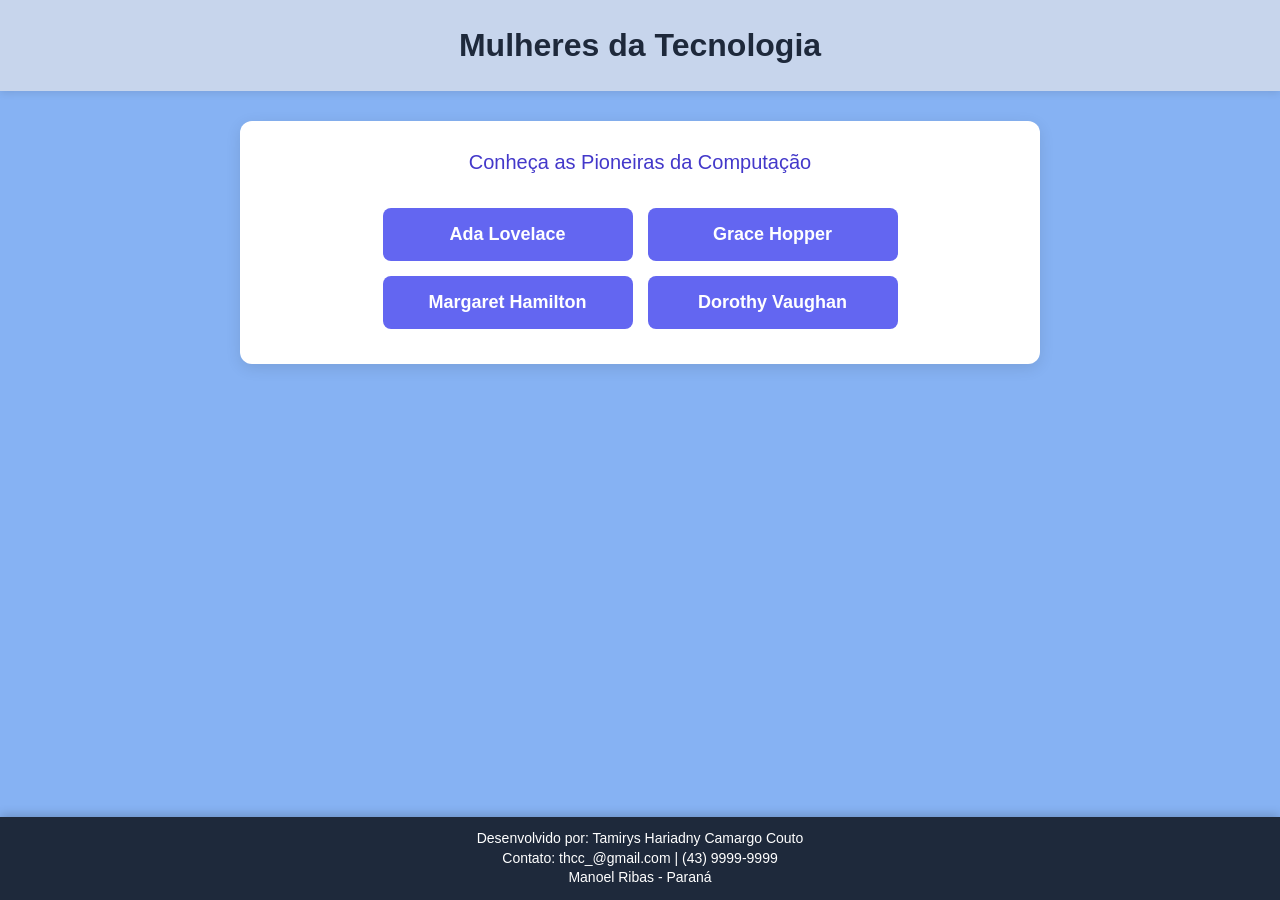
==== index.html @ fccec1f8 "11" ====
<!DOCTYPE html>
<html lang="pt-br">

<head>
    <meta charset="UTF-8">
    <meta name="viewport" content="width=device-width, initial-scale=1.0">
    <title>Mulheres da Tecnologia - Página Inicial</title>
    <link rel="stylesheet" href="reset.css">
    <link rel="stylesheet" href="style.css"> 
</head>

<body>

    <header class="cabecalho">
        <h1 id="titulo"> Mulheres da Tecnologia </h1>
    </header>

    <main style="text-align: center;">
        <h2 style="font-size: 20px; color: #4338ca; margin-bottom: 20px;">Conheça as Pioneiras da Computação</h2>
        <nav class="menu">
            <ul>
                <li> <a href="ada.html"> Ada Lovelace </a></li>
                <li> <a href="grace.html"> Grace Hopper </a> </li>
                <li> <a href="margareth.html"> Margaret Hamilton </a> </li>
                <li> <a href="dorothy.html"> Dorothy Vaughan </a></li>
            </ul>
        </nav>
    </main>

    <footer>
        <p>
            <b>Desenvolvido por:</b> <i> Tamirys Hariadny Camargo Couto </i> <br>
            <b>Contato:</b> <i>thcc_@gmail.com | (43) 9999-9999 </i> <br>
            <i> Manoel Ribas - Paraná </i> 
        </p>
    </footer>
</body>

</html>
---- style.css ----
/* ==========================================
   RESET E ESTILOS GERAIS DE BASE
   ========================================== */

* {
    box-sizing: border-box;
    margin: 0;
    padding: 0;
}

body { 
    background-color: #86b2f3;
    font-family: Arial, sans-serif;
    font-size: 16px;
    color: #0e0b27;
    line-height: 1.6;
    padding-bottom: 110px; /* Garante que o rodapé fixo não cubra o conteúdo */
}

/* ==========================================
   CABEÇALHO
   ========================================== */

.cabecalho {
    background-color: #c7d5ec;
    color: #ffffff;
    padding: 20px 15px;
    font-size: 22px;
    text-align: center;
    display: flex;
    justify-content: center;
    align-items: center;
    box-shadow: 0 2px 8px rgba(0, 0, 0, 0.1);
}

#titulo {
    color: #1e293b;
    font-size: 32px;
    text-align: center;
    font-weight: bold;
    word-break: break-word;
}

/* ==========================================
   CONTEÚDO PRINCIPAL (CARTÃO CENTRAL)
   ========================================== */

main {
    max-width: 800px;
    width: 90%;
    margin: 30px auto;
    padding: 25px;
    background: #ffffff;
    border-radius: 12px;
    box-shadow: 0 4px 15px rgba(0, 0, 0, 0.1);
}

p {
    margin: 15px 0;
    text-align: justify;
    line-height: 1.8;
}

/* Imagem Central Responsiva */
.imgcentro {
    display: block;
    margin: 20px auto;
    width: 100%;
    max-width: 300px;
    height: auto;
    aspect-ratio: 6/7;
    object-fit: cover; 
    border-radius: 8px;
    box-shadow: 0 4px 10px rgba(0, 0, 0, 0.2);
    transition: transform 0.3s ease;
}

.imgcentro:hover {
    transform: scale(1.02);
}

/* ==========================================
   MENU DE NAVEGAÇÃO E BOTÕES
   ========================================== */

.menu {
    text-align: center;
    margin: 30px auto 10px auto;
    width: 100%;
}

.menu ul {
    padding: 0;
    display: flex;
    flex-wrap: wrap;
    justify-content: center;
    gap: 15px;
    list-style: none;
}

.menu li {
    display: block;
    width: 100%;
    max-width: 250px;
}

.menu li a {
    display: block;
    font-size: 18px;
    color: #ffffff;
    background-color: #6366f1;
    padding: 12px 20px;
    border-radius: 8px;
    text-decoration: none;
    font-weight: bold;
    text-align: center;
    transition: background-color 0.3s, transform 0.2s;
}

.menu li a:hover {
    background-color: #4338ca;
    transform: translateY(-2px);
}

.btn-container {
    text-align: center;
    margin-top: 20px;
}

button, .btn-voltar {
    display: inline-block;
    font-size: 16px;
    color: #ffffff;
    background-color: #6366f1;
    border: none;
    padding: 12px 30px;
    border-radius: 6px;
    cursor: pointer;
    text-decoration: none;
    transition: background-color 0.3s, transform 0.2s;
}

button:hover, .btn-voltar:hover {
    background-color: #4338ca;
    transform: translateY(-2px);
}

/* ==========================================
   RODAPÉ CENTRALIZADO
   ========================================== */

footer {
    position: fixed;
    bottom: 0;
    left: 0;
    background-color: #1e293b;
    color: #ffffff;
    font-size: 14px;
    width: 100%;
    padding: 12px 15px;
    text-align: center;
    box-shadow: 0 -2px 10px rgba(0, 0, 0, 0.2);
    z-index: 1000;
}

footer p {
    margin: 0;
    text-align: center;
    line-height: 1.4;
}

/* ==========================================
   RESPONSIVIDADE (CELULARES E TABLETS PEQUENOS)
   ========================================== */

@media screen and (max-width: 600px) {
    #titulo {
        font-size: 24px;
    }

    main {
        width: 95%;
        padding: 15px;
        margin: 15px auto;
    }

    p {
        font-size: 15px;
        text-align: left;
        margin: 12px 0;
    }

    .menu ul {
        flex-direction: column;
        align-items: center;
    }

    .menu li {
        max-width: 100%;
    }

    footer {
        font-size: 12px;
        padding: 8px 10px;
    }

    body {
        padding-bottom: 120px;
    }
}
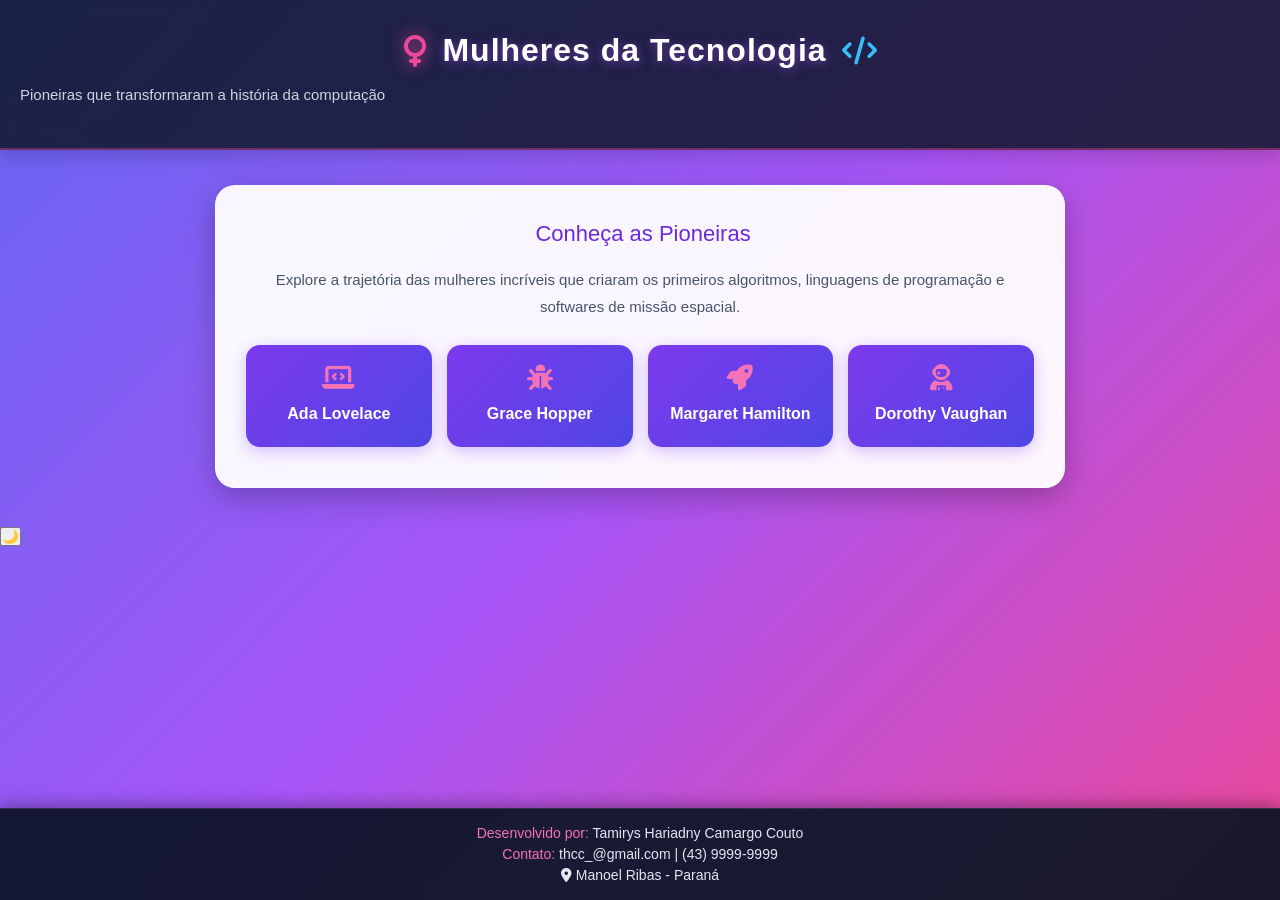
==== commit 5c88f0c8: "11" ====
--- a/index.html
+++ b/index.html
@@ -4,36 +4,67 @@
 <head>
     <meta charset="UTF-8">
     <meta name="viewport" content="width=device-width, initial-scale=1.0">
-    <title>Mulheres da Tecnologia - Página Inicial</title>
+    <title>Mulheres da Tecnologia</title>
     <link rel="stylesheet" href="reset.css">
     <link rel="stylesheet" href="style.css"> 
+    <link rel="stylesheet" href="https://cdnjs.cloudflare.com/ajax/libs/font-awesome/6.4.0/css/all.min.css">
+    <script src="script.js" defer></script>
 </head>
 
 <body>
 
     <header class="cabecalho">
-        <h1 id="titulo"> Mulheres da Tecnologia </h1>
+        <div class="logo-area">
+            <i class="fa-solid fa-venus icon-feminismo"></i>
+            <h1 id="titulo">Mulheres da Tecnologia</h1>
+            <i class="fa-solid fa-code icon-tech"></i>
+        </div>
+        <p class="subtitulo-header">Pioneiras que transformaram a história da computação</p>
     </header>
 
-    <main style="text-align: center;">
-        <h2 style="font-size: 20px; color: #4338ca; margin-bottom: 20px;">Conheça as Pioneiras da Computação</h2>
+    <main class="card-principal">
+        <div class="banner-intro">
+            <h2><i class="fa-solid fa-sparkles"></i> Conheça as Pioneiras</h2>
+            <p class="intro-texto">Explore a trajetória das mulheres incríveis que criaram os primeiros algoritmos, linguagens de programação e softwares de missão espacial.</p>
+        </div>
+
         <nav class="menu">
             <ul>
-                <li> <a href="ada.html"> Ada Lovelace </a></li>
-                <li> <a href="grace.html"> Grace Hopper </a> </li>
-                <li> <a href="margareth.html"> Margaret Hamilton </a> </li>
-                <li> <a href="dorothy.html"> Dorothy Vaughan </a></li>
+                <li>
+                    <a href="ada.html">
+                        <i class="fa-solid fa-laptop-code"></i>
+                        <span>Ada Lovelace</span>
+                    </a>
+                </li>
+                <li>
+                    <a href="grace.html">
+                        <i class="fa-solid fa-bug"></i>
+                        <span>Grace Hopper</span>
+                    </a>
+                </li>
+                <li>
+                    <a href="margareth.html">
+                        <i class="fa-solid fa-rocket"></i>
+                        <span>Margaret Hamilton</span>
+                    </a>
+                </li>
+                <li>
+                    <a href="dorothy.html">
+                        <i class="fa-solid fa-user-astronaut"></i>
+                        <span>Dorothy Vaughan</span>
+                    </a>
+                </li>
             </ul>
         </nav>
     </main>
 
     <footer>
         <p>
-            <b>Desenvolvido por:</b> <i> Tamirys Hariadny Camargo Couto </i> <br>
-            <b>Contato:</b> <i>thcc_@gmail.com | (43) 9999-9999 </i> <br>
-            <i> Manoel Ribas - Paraná </i> 
+            <b>Desenvolvido por:</b> <i>Tamirys Hariadny Camargo Couto</i> <br>
+            <b>Contato:</b> <i>thcc_@gmail.com | (43) 9999-9999</i> <br>
+            <i class="fa-solid fa-location-dot"></i> <i>Manoel Ribas - Paraná</i> 
         </p>
     </footer>
+
 </body>
-
 </html>
--- a/style.css
+++ b/style.css
@@ -1,6 +1,15 @@
 /* ==========================================
-   RESET E ESTILOS GERAIS DE BASE
-   ========================================== */
+   VARIAVEIS DE CORES E BASE
+   ========================================== */
+:root {
+    --primary: #8b5cf6;
+    --primary-hover: #7c3aed;
+    --secondary: #ec4899;
+    --bg-gradient: linear-gradient(135deg, #6366f1 0%, #a855f7 50%, #ec4899 100%);
+    --card-bg: rgba(255, 255, 255, 0.95);
+    --text-color: #1e1b4b;
+    --footer-bg: #0f172a;
+}
 
 * {
     box-sizing: border-box;
@@ -9,202 +18,255 @@
 }
 
 body { 
-    background-color: #86b2f3;
-    font-family: Arial, sans-serif;
+    background: var(--bg-gradient);
+    background-attachment: fixed;
+    font-family: 'Segoe UI', Tahoma, Geneva, Verdana, sans-serif;
     font-size: 16px;
-    color: #0e0b27;
+    color: var(--text-color);
     line-height: 1.6;
-    padding-bottom: 110px; /* Garante que o rodapé fixo não cubra o conteúdo */
-}
-
-/* ==========================================
-   CABEÇALHO
+    min-height: 100vh;
+    padding-bottom: 120px;
+}
+
+/* ==========================================
+   CABEÇALHO COM SÍMBOLOS
    ========================================== */
 
 .cabecalho {
-    background-color: #c7d5ec;
-    color: #ffffff;
-    padding: 20px 15px;
+    background: rgba(15, 23, 42, 0.85);
+    backdrop-filter: blur(10px);
+    color: #ffffff;
+    padding: 25px 20px;
+    text-align: center;
+    border-bottom: 2px solid rgba(236, 72, 153, 0.4);
+    box-shadow: 0 4px 20px rgba(0, 0, 0, 0.2);
+}
+
+.logo-area {
+    display: flex;
+    align-items: center;
+    justify-content: center;
+    gap: 15px;
+}
+
+.icon-feminismo {
+    font-size: 32px;
+    color: #ec4899;
+    filter: drop-shadow(0 0 8px rgba(236, 72, 153, 0.8));
+}
+
+.icon-tech {
+    font-size: 28px;
+    color: #38bdf8;
+}
+
+#titulo {
+    color: #ffffff;
+    font-size: 32px;
+    font-weight: 800;
+    letter-spacing: 1px;
+    text-shadow: 0 2px 10px rgba(168, 85, 247, 0.5);
+}
+
+.subtitulo-header {
+    color: #cbd5e1;
+    font-size: 15px;
+    margin-top: 5px;
+    font-weight: 300;
+}
+
+/* ==========================================
+   CARTÃO PRINCIPAL E CONTEÚDO
+   ========================================== */
+
+main {
+    max-width: 850px;
+    width: 90%;
+    margin: 35px auto;
+    padding: 30px;
+    background: var(--card-bg);
+    border-radius: 20px;
+    box-shadow: 0 10px 30px rgba(0, 0, 0, 0.25);
+    border: 1px solid rgba(255, 255, 255, 0.3);
+}
+
+.banner-intro {
+    text-align: center;
+    margin-bottom: 25px;
+}
+
+.banner-intro h2 {
+    color: #6d28d9;
     font-size: 22px;
-    text-align: center;
-    display: flex;
-    justify-content: center;
-    align-items: center;
-    box-shadow: 0 2px 8px rgba(0, 0, 0, 0.1);
-}
-
-#titulo {
-    color: #1e293b;
-    font-size: 32px;
-    text-align: center;
-    font-weight: bold;
-    word-break: break-word;
-}
-
-/* ==========================================
-   CONTEÚDO PRINCIPAL (CARTÃO CENTRAL)
-   ========================================== */
-
-main {
-    max-width: 800px;
-    width: 90%;
-    margin: 30px auto;
-    padding: 25px;
-    background: #ffffff;
-    border-radius: 12px;
-    box-shadow: 0 4px 15px rgba(0, 0, 0, 0.1);
+    margin-bottom: 8px;
+}
+
+.intro-texto {
+    font-size: 15px;
+    color: #475569;
+    text-align: center !important;
 }
 
 p {
     margin: 15px 0;
     text-align: justify;
     line-height: 1.8;
-}
-
-/* Imagem Central Responsiva */
+    color: #334155;
+}
+
+/* Imagens das Cientistas */
 .imgcentro {
     display: block;
-    margin: 20px auto;
+    margin: 25px auto;
     width: 100%;
-    max-width: 300px;
-    height: auto;
-    aspect-ratio: 6/7;
+    max-width: 280px;
+    height: 330px;
     object-fit: cover; 
-    border-radius: 8px;
-    box-shadow: 0 4px 10px rgba(0, 0, 0, 0.2);
-    transition: transform 0.3s ease;
+    border-radius: 16px;
+    border: 4px solid #ffffff;
+    box-shadow: 0 8px 20px rgba(139, 92, 246, 0.3);
+    transition: all 0.3s ease;
 }
 
 .imgcentro:hover {
-    transform: scale(1.02);
-}
-
-/* ==========================================
-   MENU DE NAVEGAÇÃO E BOTÕES
+    transform: translateY(-5px) scale(1.02);
+    box-shadow: 0 12px 25px rgba(236, 72, 153, 0.4);
+}
+
+/* ==========================================
+   MENU DE NAVEGAÇÃO MODERNO (BOTOES ESTILIZADOS)
    ========================================== */
 
 .menu {
-    text-align: center;
-    margin: 30px auto 10px auto;
+    margin: 25px auto 10px auto;
     width: 100%;
 }
 
 .menu ul {
-    padding: 0;
-    display: flex;
-    flex-wrap: wrap;
-    justify-content: center;
+    display: grid;
+    grid-template-columns: repeat(auto-fit, minmax(180px, 1fr));
     gap: 15px;
     list-style: none;
-}
-
-.menu li {
-    display: block;
-    width: 100%;
-    max-width: 250px;
+    padding: 0;
 }
 
 .menu li a {
-    display: block;
-    font-size: 18px;
-    color: #ffffff;
-    background-color: #6366f1;
-    padding: 12px 20px;
-    border-radius: 8px;
+    display: flex;
+    flex-direction: column;
+    align-items: center;
+    justify-content: center;
+    gap: 10px;
+    background: linear-gradient(135deg, #7c3aed, #4f46e5);
+    color: #ffffff;
+    padding: 20px 15px;
+    border-radius: 14px;
     text-decoration: none;
     font-weight: bold;
-    text-align: center;
-    transition: background-color 0.3s, transform 0.2s;
+    font-size: 16px;
+    box-shadow: 0 4px 15px rgba(124, 58, 237, 0.3);
+    transition: all 0.3s ease;
+}
+
+.menu li a i {
+    font-size: 26px;
+    color: #f472b6;
 }
 
 .menu li a:hover {
-    background-color: #4338ca;
-    transform: translateY(-2px);
-}
-
+    background: linear-gradient(135deg, #ec4899, #8b5cf6);
+    transform: translateY(-4px);
+    box-shadow: 0 8px 20px rgba(236, 72, 153, 0.4);
+}
+
+/* Botão Voltar */
 .btn-container {
     text-align: center;
-    margin-top: 20px;
-}
-
-button, .btn-voltar {
-    display: inline-block;
+    margin-top: 25px;
+}
+
+.btn-voltar {
+    display: inline-flex;
+    align-items: center;
+    gap: 8px;
     font-size: 16px;
     color: #ffffff;
-    background-color: #6366f1;
+    background: linear-gradient(135deg, #4f46e5, #7c3aed);
     border: none;
-    padding: 12px 30px;
-    border-radius: 6px;
+    padding: 12px 28px;
+    border-radius: 30px;
     cursor: pointer;
     text-decoration: none;
-    transition: background-color 0.3s, transform 0.2s;
-}
-
-button:hover, .btn-voltar:hover {
-    background-color: #4338ca;
+    font-weight: bold;
+    box-shadow: 0 4px 15px rgba(79, 70, 229, 0.3);
+    transition: all 0.3s ease;
+}
+
+.btn-voltar:hover {
+    background: linear-gradient(135deg, #ec4899, #7c3aed);
     transform: translateY(-2px);
 }
 
 /* ==========================================
-   RODAPÉ CENTRALIZADO
+   RODAPÉ CENTRALIZADO E ELEGANTE
    ========================================== */
 
 footer {
     position: fixed;
     bottom: 0;
     left: 0;
-    background-color: #1e293b;
-    color: #ffffff;
+    background: rgba(15, 23, 42, 0.95);
+    backdrop-filter: blur(8px);
+    color: #f8fafc;
     font-size: 14px;
     width: 100%;
-    padding: 12px 15px;
-    text-align: center;
-    box-shadow: 0 -2px 10px rgba(0, 0, 0, 0.2);
+    padding: 14px 15px;
+    text-align: center;
+    box-shadow: 0 -4px 15px rgba(0, 0, 0, 0.3);
+    border-top: 1px solid rgba(255, 255, 255, 0.1);
     z-index: 1000;
 }
 
 footer p {
     margin: 0;
     text-align: center;
-    line-height: 1.4;
-}
-
-/* ==========================================
-   RESPONSIVIDADE (CELULARES E TABLETS PEQUENOS)
+    line-height: 1.5;
+    color: #e2e8f0;
+}
+
+footer b {
+    color: #f472b6;
+}
+
+/* ==========================================
+   RESPONSIVIDADE (CELULARES)
    ========================================== */
 
 @media screen and (max-width: 600px) {
     #titulo {
-        font-size: 24px;
+        font-size: 22px;
+    }
+
+    .icon-feminismo, .icon-tech {
+        font-size: 22px;
     }
 
     main {
-        width: 95%;
-        padding: 15px;
-        margin: 15px auto;
+        width: 92%;
+        padding: 20px 15px;
+        margin: 20px auto;
     }
 
     p {
         font-size: 15px;
         text-align: left;
-        margin: 12px 0;
     }
 
     .menu ul {
-        flex-direction: column;
-        align-items: center;
-    }
-
-    .menu li {
-        max-width: 100%;
+        grid-template-columns: 1fr;
     }
 
     footer {
         font-size: 12px;
-        padding: 8px 10px;
-    }
-
-    body {
-        padding-bottom: 120px;
+        padding: 10px 8px;
     }
 }
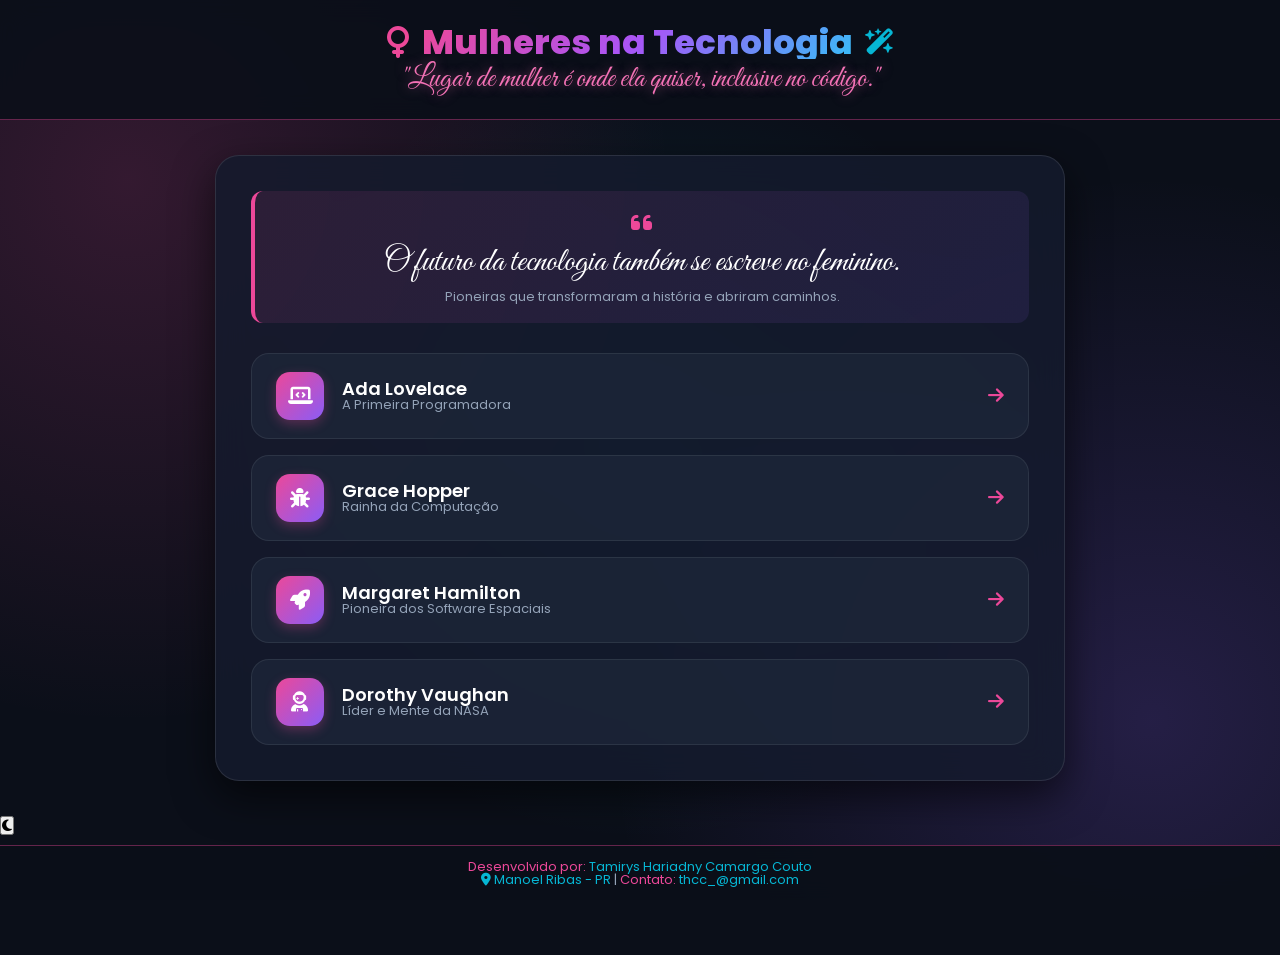
==== commit fcb178d8: "11" ====
--- a/index.html
+++ b/index.html
@@ -1,57 +1,78 @@
 <!DOCTYPE html>
 <html lang="pt-br">
-
 <head>
     <meta charset="UTF-8">
     <meta name="viewport" content="width=device-width, initial-scale=1.0">
-    <title>Mulheres da Tecnologia</title>
+    <title>Mulheres na Tecnologia | Pioneiras</title>
     <link rel="stylesheet" href="reset.css">
-    <link rel="stylesheet" href="style.css"> 
+    <link rel="stylesheet" href="style.css">
+    <link rel="preconnect" href="https://fonts.googleapis.com">
+    <link rel="preconnect" href="https://fonts.gstatic.com" crossorigin>
+    <link href="https://fonts.googleapis.com/css2?family=Great+Vibes&family=Poppins:wght@300;400;600;800&display=swap" rel="stylesheet">
     <link rel="stylesheet" href="https://cdnjs.cloudflare.com/ajax/libs/font-awesome/6.4.0/css/all.min.css">
     <script src="script.js" defer></script>
 </head>
-
 <body>
 
     <header class="cabecalho">
         <div class="logo-area">
             <i class="fa-solid fa-venus icon-feminismo"></i>
-            <h1 id="titulo">Mulheres da Tecnologia</h1>
-            <i class="fa-solid fa-code icon-tech"></i>
+            <h1 id="titulo">Mulheres na Tecnologia</h1>
+            <i class="fa-solid fa-wand-magic-sparkles icon-tech"></i>
         </div>
-        <p class="subtitulo-header">Pioneiras que transformaram a história da computação</p>
+        <p class="frase-cursiva-topo">"Lugar de mulher é onde ela quiser, inclusive no código."</p>
     </header>
 
     <main class="card-principal">
-        <div class="banner-intro">
-            <h2><i class="fa-solid fa-sparkles"></i> Conheça as Pioneiras</h2>
-            <p class="intro-texto">Explore a trajetória das mulheres incríveis que criaram os primeiros algoritmos, linguagens de programação e softwares de missão espacial.</p>
-        </div>
+        
+        <!-- Carrossel / Frases de Empoderamento em Destaque -->
+        <section class="quote-box">
+            <i class="fa-solid fa-quote-left icon-quote"></i>
+            <p class="frase-empoderada">O futuro da tecnologia também se escreve no feminino.</p>
+            <span class="subtext-quote">Pioneiras que transformaram a história e abriram caminhos.</span>
+        </section>
 
+        <!-- Menu com Cards Interativos -->
         <nav class="menu">
             <ul>
                 <li>
-                    <a href="ada.html">
-                        <i class="fa-solid fa-laptop-code"></i>
-                        <span>Ada Lovelace</span>
+                    <a href="ada.html" class="nav-card">
+                        <div class="icon-box"><i class="fa-solid fa-laptop-code"></i></div>
+                        <div class="card-info">
+                            <h3>Ada Lovelace</h3>
+                            <p>A Primeira Programadora</p>
+                        </div>
+                        <i class="fa-solid fa-arrow-right arrow-icon"></i>
                     </a>
                 </li>
                 <li>
-                    <a href="grace.html">
-                        <i class="fa-solid fa-bug"></i>
-                        <span>Grace Hopper</span>
+                    <a href="grace.html" class="nav-card">
+                        <div class="icon-box"><i class="fa-solid fa-bug"></i></div>
+                        <div class="card-info">
+                            <h3>Grace Hopper</h3>
+                            <p>Rainha da Computação</p>
+                        </div>
+                        <i class="fa-solid fa-arrow-right arrow-icon"></i>
                     </a>
                 </li>
                 <li>
-                    <a href="margareth.html">
-                        <i class="fa-solid fa-rocket"></i>
-                        <span>Margaret Hamilton</span>
+                    <a href="margareth.html" class="nav-card">
+                        <div class="icon-box"><i class="fa-solid fa-rocket"></i></div>
+                        <div class="card-info">
+                            <h3>Margaret Hamilton</h3>
+                            <p>Pioneira dos Software Espaciais</p>
+                        </div>
+                        <i class="fa-solid fa-arrow-right arrow-icon"></i>
                     </a>
                 </li>
                 <li>
-                    <a href="dorothy.html">
-                        <i class="fa-solid fa-user-astronaut"></i>
-                        <span>Dorothy Vaughan</span>
+                    <a href="dorothy.html" class="nav-card">
+                        <div class="icon-box"><i class="fa-solid fa-user-astronaut"></i></div>
+                        <div class="card-info">
+                            <h3>Dorothy Vaughan</h3>
+                            <p>Líder e Mente da NASA</p>
+                        </div>
+                        <i class="fa-solid fa-arrow-right arrow-icon"></i>
                     </a>
                 </li>
             </ul>
@@ -59,11 +80,10 @@
     </main>
 
     <footer>
-        <p>
-            <b>Desenvolvido por:</b> <i>Tamirys Hariadny Camargo Couto</i> <br>
-            <b>Contato:</b> <i>thcc_@gmail.com | (43) 9999-9999</i> <br>
-            <i class="fa-solid fa-location-dot"></i> <i>Manoel Ribas - Paraná</i> 
-        </p>
+        <div class="footer-content">
+            <p><b>Desenvolvido por:</b> <i>Tamirys Hariadny Camargo Couto</i></p>
+            <p><i class="fa-solid fa-location-dot"></i> <i>Manoel Ribas - PR</i> | <b>Contato:</b> <i>thcc_@gmail.com</i></p>
+        </div>
     </footer>
 
 </body>
--- a/style.css
+++ b/style.css
@@ -1,14 +1,14 @@
 /* ==========================================
-   VARIAVEIS DE CORES E BASE
+   ESTILO MODERNO, INTERATIVO E EMPODERADO
    ========================================== */
+
 :root {
-    --primary: #8b5cf6;
-    --primary-hover: #7c3aed;
-    --secondary: #ec4899;
-    --bg-gradient: linear-gradient(135deg, #6366f1 0%, #a855f7 50%, #ec4899 100%);
-    --card-bg: rgba(255, 255, 255, 0.95);
-    --text-color: #1e1b4b;
-    --footer-bg: #0f172a;
+    --purple-main: #8b5cf6;
+    --pink-neon: #ec4899;
+    --cyan-neon: #06b6d4;
+    --dark-bg: #0b0f19;
+    --card-glass: rgba(20, 27, 45, 0.85);
+    --border-pink: rgba(236, 72, 153, 0.4);
 }
 
 * {
@@ -17,256 +17,270 @@
     padding: 0;
 }
 
-body { 
-    background: var(--bg-gradient);
+body {
+    background: var(--dark-bg);
+    background-image: 
+        radial-gradient(circle at 10% 20%, rgba(236, 72, 153, 0.18) 0%, transparent 40%),
+        radial-gradient(circle at 90% 80%, rgba(139, 92, 246, 0.2) 0%, transparent 40%),
+        radial-gradient(circle at 50% 50%, rgba(6, 182, 212, 0.12) 0%, transparent 50%);
     background-attachment: fixed;
-    font-family: 'Segoe UI', Tahoma, Geneva, Verdana, sans-serif;
-    font-size: 16px;
-    color: var(--text-color);
-    line-height: 1.6;
+    font-family: 'Poppins', sans-serif;
+    color: #f8fafc;
     min-height: 100vh;
     padding-bottom: 120px;
 }
 
-/* ==========================================
-   CABEÇALHO COM SÍMBOLOS
-   ========================================== */
-
+/* Header */
 .cabecalho {
-    background: rgba(15, 23, 42, 0.85);
-    backdrop-filter: blur(10px);
-    color: #ffffff;
-    padding: 25px 20px;
-    text-align: center;
-    border-bottom: 2px solid rgba(236, 72, 153, 0.4);
-    box-shadow: 0 4px 20px rgba(0, 0, 0, 0.2);
+    background: rgba(11, 15, 25, 0.9);
+    backdrop-filter: blur(12px);
+    border-bottom: 1px solid var(--border-pink);
+    padding: 25px 15px;
+    text-align: center;
 }
 
 .logo-area {
     display: flex;
     align-items: center;
     justify-content: center;
-    gap: 15px;
+    gap: 12px;
+}
+
+#titulo {
+    font-family: 'Poppins', sans-serif;
+    font-size: 34px;
+    font-weight: 800;
+    background: linear-gradient(135deg, #ec4899, #a855f7, #38bdf8);
+    -webkit-background-clip: text;
+    -webkit-text-fill-color: transparent;
+}
+
+/* Fonte Cursiva Grande */
+.frase-cursiva-topo {
+    font-family: 'Great Vibes', cursive;
+    font-size: 30px;
+    color: #f472b6;
+    margin-top: 5px;
+    text-shadow: 0 0 12px rgba(244, 114, 182, 0.5);
+}
+
+.subtitulo-cursiva {
+    font-family: 'Great Vibes', cursive;
+    font-size: 36px;
+    color: var(--cyan-neon);
+    text-align: center;
+    margin: 15px 0;
 }
 
 .icon-feminismo {
     font-size: 32px;
-    color: #ec4899;
-    filter: drop-shadow(0 0 8px rgba(236, 72, 153, 0.8));
+    color: var(--pink-neon);
+    animation: floatGlow 3s ease-in-out infinite;
 }
 
 .icon-tech {
-    font-size: 28px;
-    color: #38bdf8;
-}
-
-#titulo {
-    color: #ffffff;
-    font-size: 32px;
-    font-weight: 800;
-    letter-spacing: 1px;
-    text-shadow: 0 2px 10px rgba(168, 85, 247, 0.5);
-}
-
-.subtitulo-header {
-    color: #cbd5e1;
-    font-size: 15px;
-    margin-top: 5px;
-    font-weight: 300;
-}
-
-/* ==========================================
-   CARTÃO PRINCIPAL E CONTEÚDO
-   ========================================== */
-
+    font-size: 26px;
+    color: var(--cyan-neon);
+}
+
+/* Card Principal */
 main {
     max-width: 850px;
     width: 90%;
     margin: 35px auto;
-    padding: 30px;
-    background: var(--card-bg);
+    padding: 35px;
+    background: var(--card-glass);
+    backdrop-filter: blur(16px);
+    border: 1px solid rgba(255, 255, 255, 0.1);
+    border-radius: 24px;
+    box-shadow: 0 15px 40px rgba(0, 0, 0, 0.6);
+}
+
+/* Quote Box Interativo */
+.quote-box {
+    background: linear-gradient(135deg, rgba(236, 72, 153, 0.1), rgba(139, 92, 246, 0.1));
+    border-left: 4px solid var(--pink-neon);
+    padding: 20px;
+    border-radius: 12px;
+    text-align: center;
+    margin-bottom: 30px;
+    transition: transform 0.3s;
+}
+
+.quote-box:hover {
+    transform: scale(1.02);
+}
+
+.icon-quote {
+    font-size: 24px;
+    color: var(--pink-neon);
+    margin-bottom: 8px;
+}
+
+.frase-empoderada {
+    font-family: 'Great Vibes', cursive;
+    font-size: 34px;
+    color: #ffffff;
+    line-height: 1.2;
+}
+
+.subtext-quote {
+    font-size: 13px;
+    color: #94a3b8;
+    display: block;
+    margin-top: 6px;
+}
+
+/* Imagem Flutuante Animada */
+.img-container {
+    perspective: 1000px;
+}
+
+.img-animada {
+    display: block;
+    margin: 20px auto;
+    width: 260px;
+    height: 320px;
+    object-fit: cover;
     border-radius: 20px;
-    box-shadow: 0 10px 30px rgba(0, 0, 0, 0.25);
-    border: 1px solid rgba(255, 255, 255, 0.3);
-}
-
-.banner-intro {
-    text-align: center;
-    margin-bottom: 25px;
-}
-
-.banner-intro h2 {
-    color: #6d28d9;
-    font-size: 22px;
-    margin-bottom: 8px;
-}
-
-.intro-texto {
-    font-size: 15px;
-    color: #475569;
-    text-align: center !important;
-}
-
-p {
-    margin: 15px 0;
-    text-align: justify;
-    line-height: 1.8;
-    color: #334155;
-}
-
-/* Imagens das Cientistas */
-.imgcentro {
-    display: block;
-    margin: 25px auto;
-    width: 100%;
-    max-width: 280px;
-    height: 330px;
-    object-fit: cover; 
-    border-radius: 16px;
-    border: 4px solid #ffffff;
-    box-shadow: 0 8px 20px rgba(139, 92, 246, 0.3);
-    transition: all 0.3s ease;
-}
-
-.imgcentro:hover {
-    transform: translateY(-5px) scale(1.02);
-    box-shadow: 0 12px 25px rgba(236, 72, 153, 0.4);
-}
-
-/* ==========================================
-   MENU DE NAVEGAÇÃO MODERNO (BOTOES ESTILIZADOS)
-   ========================================== */
-
-.menu {
-    margin: 25px auto 10px auto;
-    width: 100%;
-}
-
+    border: 3px solid var(--pink-neon);
+    box-shadow: 0 0 25px rgba(236, 72, 153, 0.35);
+    animation: float 4s ease-in-out infinite;
+    transition: transform 0.5s ease, box-shadow 0.5s ease;
+}
+
+.img-animada:hover {
+    transform: rotateY(10deg) rotateX(5deg) scale(1.05);
+    box-shadow: 0 0 35px rgba(6, 182, 212, 0.6);
+    border-color: var(--cyan-neon);
+}
+
+/* Cards do Menu com Animações ao Passar o Mouse */
 .menu ul {
-    display: grid;
-    grid-template-columns: repeat(auto-fit, minmax(180px, 1fr));
-    gap: 15px;
+    display: flex;
+    flex-direction: column;
+    gap: 16px;
     list-style: none;
-    padding: 0;
-}
-
-.menu li a {
-    display: flex;
-    flex-direction: column;
+}
+
+.nav-card {
+    display: flex;
+    align-items: center;
+    justify-content: space-between;
+    background: rgba(30, 41, 59, 0.7);
+    border: 1px solid rgba(255, 255, 255, 0.08);
+    padding: 18px 24px;
+    border-radius: 18px;
+    text-decoration: none;
+    transition: all 0.3s cubic-bezier(0.4, 0, 0.2, 1);
+}
+
+.icon-box {
+    width: 48px;
+    height: 48px;
+    background: linear-gradient(135deg, var(--pink-neon), var(--purple-main));
+    border-radius: 14px;
+    display: flex;
     align-items: center;
     justify-content: center;
-    gap: 10px;
-    background: linear-gradient(135deg, #7c3aed, #4f46e5);
-    color: #ffffff;
-    padding: 20px 15px;
-    border-radius: 14px;
-    text-decoration: none;
-    font-weight: bold;
-    font-size: 16px;
-    box-shadow: 0 4px 15px rgba(124, 58, 237, 0.3);
-    transition: all 0.3s ease;
-}
-
-.menu li a i {
-    font-size: 26px;
-    color: #f472b6;
-}
-
-.menu li a:hover {
-    background: linear-gradient(135deg, #ec4899, #8b5cf6);
-    transform: translateY(-4px);
-    box-shadow: 0 8px 20px rgba(236, 72, 153, 0.4);
-}
-
-/* Botão Voltar */
+    font-size: 20px;
+    color: #ffffff;
+    box-shadow: 0 4px 12px rgba(236, 72, 153, 0.3);
+}
+
+.card-info {
+    flex: 1;
+    margin-left: 18px;
+}
+
+.card-info h3 {
+    color: #ffffff;
+    font-size: 18px;
+    font-weight: 600;
+}
+
+.card-info p {
+    color: #94a3b8;
+    font-size: 13px;
+    margin: 0;
+}
+
+.arrow-icon {
+    color: var(--pink-neon);
+    font-size: 18px;
+    transition: transform 0.3s ease;
+}
+
+.nav-card:hover {
+    background: rgba(30, 41, 59, 0.95);
+    border-color: var(--pink-neon);
+    transform: translateX(8px);
+    box-shadow: 0 10px 25px rgba(236, 72, 153, 0.25);
+}
+
+.nav-card:hover .arrow-icon {
+    transform: translateX(5px);
+    color: var(--cyan-neon);
+}
+
+/* Botões */
 .btn-container {
     text-align: center;
-    margin-top: 25px;
+    margin-top: 30px;
 }
 
 .btn-voltar {
     display: inline-flex;
     align-items: center;
-    gap: 8px;
-    font-size: 16px;
-    color: #ffffff;
-    background: linear-gradient(135deg, #4f46e5, #7c3aed);
-    border: none;
-    padding: 12px 28px;
+    gap: 10px;
+    background: linear-gradient(135deg, var(--pink-neon), var(--purple-main));
+    color: #ffffff;
+    padding: 14px 32px;
     border-radius: 30px;
-    cursor: pointer;
     text-decoration: none;
-    font-weight: bold;
-    box-shadow: 0 4px 15px rgba(79, 70, 229, 0.3);
+    font-weight: 600;
+    box-shadow: 0 0 20px rgba(236, 72, 153, 0.4);
     transition: all 0.3s ease;
 }
 
 .btn-voltar:hover {
-    background: linear-gradient(135deg, #ec4899, #7c3aed);
-    transform: translateY(-2px);
-}
-
-/* ==========================================
-   RODAPÉ CENTRALIZADO E ELEGANTE
-   ========================================== */
-
+    transform: translateY(-3px) scale(1.03);
+    box-shadow: 0 0 30px rgba(6, 182, 212, 0.6);
+}
+
+/* Footer */
 footer {
     position: fixed;
     bottom: 0;
     left: 0;
-    background: rgba(15, 23, 42, 0.95);
-    backdrop-filter: blur(8px);
-    color: #f8fafc;
-    font-size: 14px;
     width: 100%;
-    padding: 14px 15px;
-    text-align: center;
-    box-shadow: 0 -4px 15px rgba(0, 0, 0, 0.3);
-    border-top: 1px solid rgba(255, 255, 255, 0.1);
+    background: rgba(11, 15, 25, 0.95);
+    backdrop-filter: blur(10px);
+    border-top: 1px solid var(--border-pink);
+    padding: 14px;
+    text-align: center;
+    font-size: 13px;
+    color: #94a3b8;
     z-index: 1000;
 }
 
-footer p {
-    margin: 0;
-    text-align: center;
-    line-height: 1.5;
-    color: #e2e8f0;
-}
-
-footer b {
-    color: #f472b6;
-}
-
-/* ==========================================
-   RESPONSIVIDADE (CELULARES)
-   ========================================== */
+footer b { color: var(--pink-neon); }
+footer i { color: var(--cyan-neon); }
+
+/* Keyframes de Animações das Imagens e Ícones */
+@keyframes float {
+    0%, 100% { transform: translateY(0px); }
+    50% { transform: translateY(-10px); }
+}
+
+@keyframes floatGlow {
+    0%, 100% { transform: translateY(0) scale(1); filter: drop-shadow(0 0 8px var(--pink-neon)); }
+    50% { transform: translateY(-4px) scale(1.1); filter: drop-shadow(0 0 16px var(--pink-neon)); }
+}
 
 @media screen and (max-width: 600px) {
-    #titulo {
-        font-size: 22px;
-    }
-
-    .icon-feminismo, .icon-tech {
-        font-size: 22px;
-    }
-
-    main {
-        width: 92%;
-        padding: 20px 15px;
-        margin: 20px auto;
-    }
-
-    p {
-        font-size: 15px;
-        text-align: left;
-    }
-
-    .menu ul {
-        grid-template-columns: 1fr;
-    }
-
-    footer {
-        font-size: 12px;
-        padding: 10px 8px;
-    }
+    #titulo { font-size: 26px; }
+    .frase-cursiva-topo { font-size: 24px; }
+    .frase-empoderada { font-size: 26px; }
+    main { padding: 20px 15px; }
 }
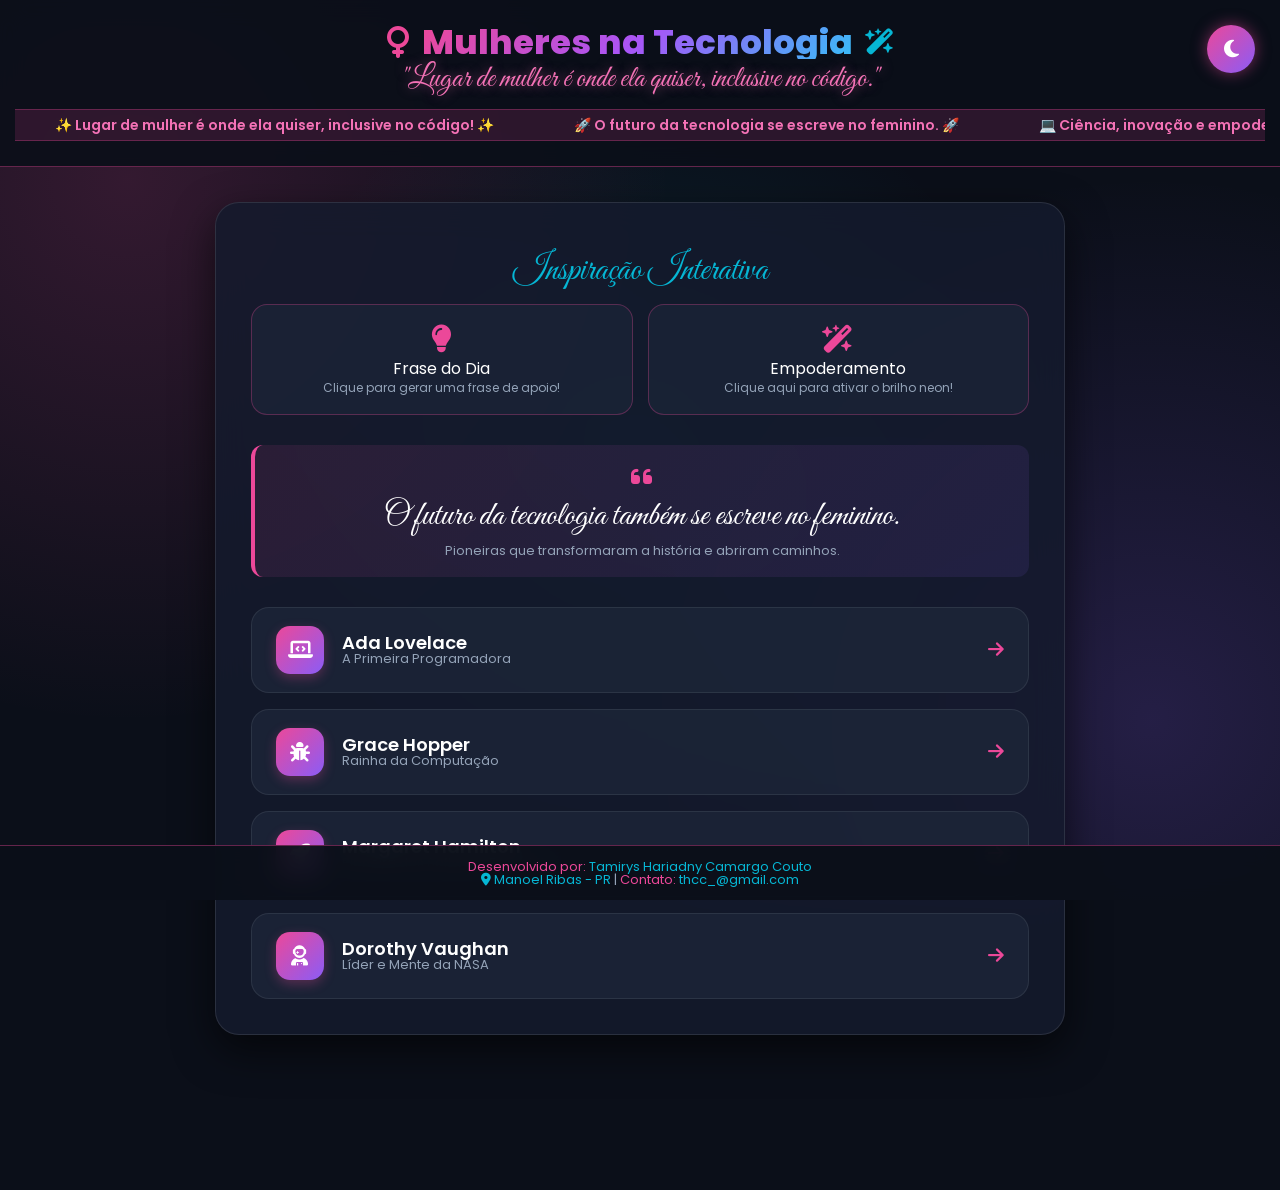
==== commit ad4d8087: "11" ====
--- a/index.html
+++ b/index.html
@@ -21,11 +21,38 @@
             <i class="fa-solid fa-wand-magic-sparkles icon-tech"></i>
         </div>
         <p class="frase-cursiva-topo">"Lugar de mulher é onde ela quiser, inclusive no código."</p>
+
+        <!-- Letreiro com Frases Animadas -->
+        <div class="ticker-wrapper">
+            <div class="ticker-content">
+                <span>✨ Lugar de mulher é onde ela quiser, inclusive no código! ✨</span>
+                <span>🚀 O futuro da tecnologia se escreve no feminino. 🚀</span>
+                <span>💻 Ciência, inovação e empoderamento transformam o mundo. 💻</span>
+                <span>👑 Quebrando barreiras e criando o amanhã. 👑</span>
+            </div>
+        </div>
     </header>
 
     <main class="card-principal">
         
-        <!-- Carrossel / Frases de Empoderamento em Destaque -->
+        <!-- Objetos Interativos -->
+        <section class="objetos-interativos">
+            <h3 class="subtitulo-cursiva">Inspiração Interativa</h3>
+            <div class="cards-interativos">
+                <div class="card-item" onclick="gerarFrase()">
+                    <i class="fa-solid fa-lightbulb icon-card"></i>
+                    <h4>Frase do Dia</h4>
+                    <p id="texto-frase">Clique para gerar uma frase de apoio!</p>
+                </div>
+                <div class="card-item" onclick="soltarBrilhos(event)">
+                    <i class="fa-solid fa-wand-magic-sparkles icon-card"></i>
+                    <h4>Empoderamento</h4>
+                    <p>Clique aqui para ativar o brilho neon!</p>
+                </div>
+            </div>
+        </section>
+
+        <!-- Frases de Empoderamento em Destaque -->
         <section class="quote-box">
             <i class="fa-solid fa-quote-left icon-quote"></i>
             <p class="frase-empoderada">O futuro da tecnologia também se escreve no feminino.</p>
--- a/style.css
+++ b/style.css
@@ -283,4 +283,160 @@
     .frase-cursiva-topo { font-size: 24px; }
     .frase-empoderada { font-size: 26px; }
     main { padding: 20px 15px; }
+}
+/* ==========================================
+   MODO CLARO (LIGHT MODE) E BOTÃO DE TEMA
+   ========================================== */
+
+/* Botão Flutuante de Tema */
+#btn-tema {
+    position: fixed;
+    top: 25px;
+    right: 25px;
+    width: 48px;
+    height: 48px;
+    border-radius: 50%;
+    background: linear-gradient(135deg, var(--pink-neon), var(--purple-main));
+    color: #ffffff;
+    border: none;
+    font-size: 20px;
+    cursor: pointer;
+    box-shadow: 0 0 15px rgba(236, 72, 153, 0.5);
+    transition: all 0.3s ease;
+    z-index: 9999;
+    display: flex;
+    align-items: center;
+    justify-content: center;
+}
+
+#btn-tema:hover {
+    transform: scale(1.15) rotate(15deg);
+    box-shadow: 0 0 25px rgba(6, 182, 212, 0.8);
+}
+
+/* Alterações de cores quando o Light Mode estiver ativo */
+body.light-mode {
+    background: #f1f5f9;
+    background-image: 
+        radial-gradient(circle at 10% 20%, rgba(236, 72, 153, 0.12) 0%, transparent 40%),
+        radial-gradient(circle at 90% 80%, rgba(139, 92, 246, 0.12) 0%, transparent 40%);
+    color: #0f172a;
+}
+
+body.light-mode .cabecalho {
+    background: rgba(255, 255, 255, 0.9);
+    border-bottom: 1px solid rgba(236, 72, 153, 0.3);
+}
+
+body.light-mode main {
+    background: rgba(255, 255, 255, 0.9);
+    border: 1px solid rgba(0, 0, 0, 0.08);
+    box-shadow: 0 15px 35px rgba(0, 0, 0, 0.1);
+}
+
+body.light-mode .hero-section h2,
+body.light-mode .card-info h3,
+body.light-mode .bio-texto p,
+body.light-mode p {
+    color: #1e293b;
+}
+
+body.light-mode .nav-card {
+    background: rgba(241, 245, 249, 0.9);
+    border: 1px solid rgba(0, 0, 0, 0.08);
+}
+
+body.light-mode .nav-card:hover {
+    background: #ffffff;
+}
+
+body.light-mode .frase-empoderada {
+    color: #0f172a;
+}
+
+body.light-mode footer {
+    background: rgba(255, 255, 255, 0.95);
+    color: #475569;
+    border-top: 1px solid rgba(236, 72, 153, 0.2);
+}
+/* ==========================================
+   LETREIRO ANIMADO (TICKER DE FRASES)
+   ========================================== */
+
+.ticker-wrapper {
+    width: 100%;
+    overflow: hidden;
+    background: rgba(236, 72, 153, 0.15);
+    border-top: 1px solid rgba(236, 72, 153, 0.3);
+    border-bottom: 1px solid rgba(236, 72, 153, 0.3);
+    padding: 8px 0;
+    margin-top: 15px;
+}
+
+.ticker-content {
+    display: flex;
+    white-space: nowrap;
+    animation: rolarFrases 20s linear infinite;
+}
+
+.ticker-content span {
+    font-family: 'Poppins', sans-serif;
+    font-size: 14px;
+    font-weight: 600;
+    color: #f472b6;
+    padding: 0 40px;
+}
+
+@keyframes rolarFrases {
+    0% { transform: translateX(100%); }
+    100% { transform: translateX(-100%); }
+}
+
+/* ==========================================
+   OBJETOS INTERATIVOS NA PÁGINA INICIAL
+   ========================================== */
+
+.objetos-interativos {
+    margin-bottom: 30px;
+    text-align: center;
+}
+
+.cards-interativos {
+    display: grid;
+    grid-template-columns: repeat(auto-fit, minmax(200px, 1fr));
+    gap: 15px;
+    margin-top: 15px;
+}
+
+.card-item {
+    background: rgba(30, 41, 59, 0.6);
+    border: 1px solid rgba(236, 72, 153, 0.3);
+    padding: 20px;
+    border-radius: 16px;
+    cursor: pointer;
+    transition: all 0.3s ease;
+}
+
+.card-item:hover {
+    transform: translateY(-5px) scale(1.03);
+    border-color: #06b6d4;
+    box-shadow: 0 0 20px rgba(6, 182, 212, 0.4);
+}
+
+.icon-card {
+    font-size: 28px;
+    color: #ec4899;
+    margin-bottom: 8px;
+}
+
+.card-item h4 {
+    color: #ffffff;
+    font-size: 16px;
+    margin-bottom: 5px;
+}
+
+.card-item p {
+    font-size: 12px;
+    color: #94a3b8;
+    margin: 0;
 }
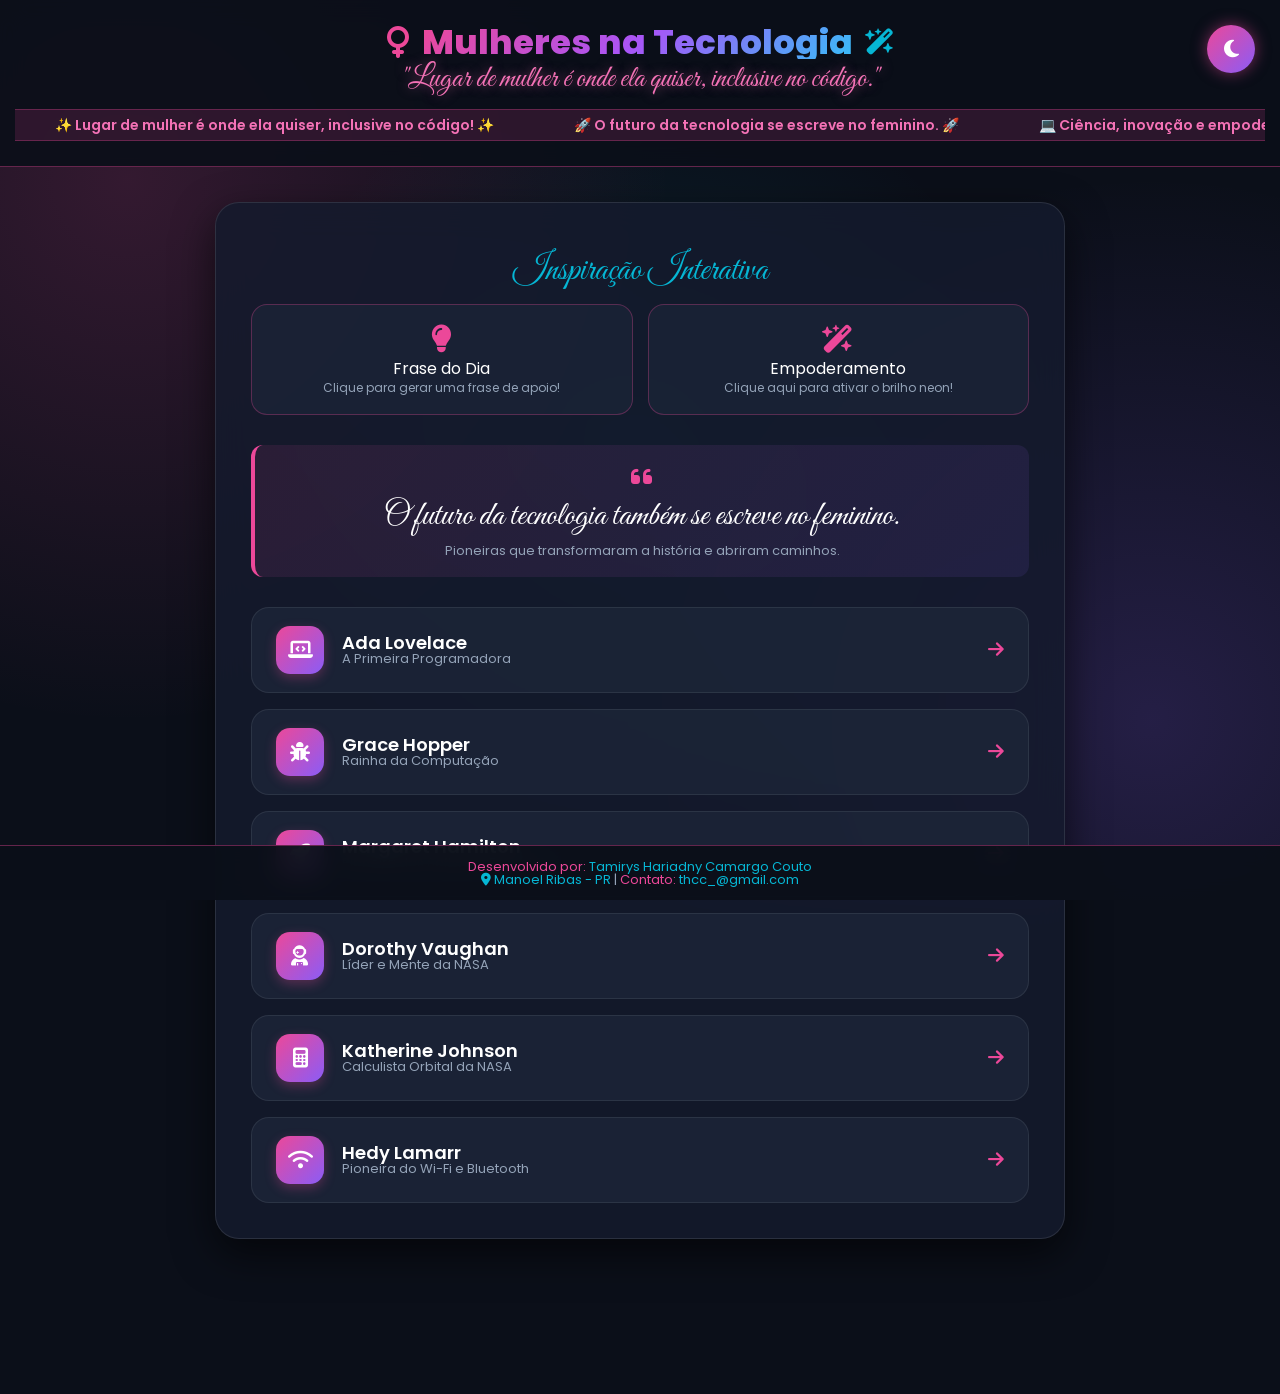
==== commit 959c1f1b: "11" ====
--- a/index.html
+++ b/index.html
@@ -102,6 +102,27 @@
                         <i class="fa-solid fa-arrow-right arrow-icon"></i>
                     </a>
                 </li>
+               
+<li>
+    <a href="katherine.html" class="nav-card">
+        <div class="icon-box"><i class="fa-solid fa-calculator"></i></div>
+        <div class="card-info">
+            <h3>Katherine Johnson</h3>
+            <p>Calculista Orbital da NASA</p>
+        </div>
+        <i class="fa-solid fa-arrow-right arrow-icon"></i>
+    </a>
+</li>
+<li>
+    <a href="hedy.html" class="nav-card">
+        <div class="icon-box"><i class="fa-solid fa-wifi"></i></div>
+        <div class="card-info">
+            <h3>Hedy Lamarr</h3>
+            <p>Pioneira do Wi-Fi e Bluetooth</p>
+        </div>
+        <i class="fa-solid fa-arrow-right arrow-icon"></i>
+    </a>
+</li>
             </ul>
         </nav>
     </main>
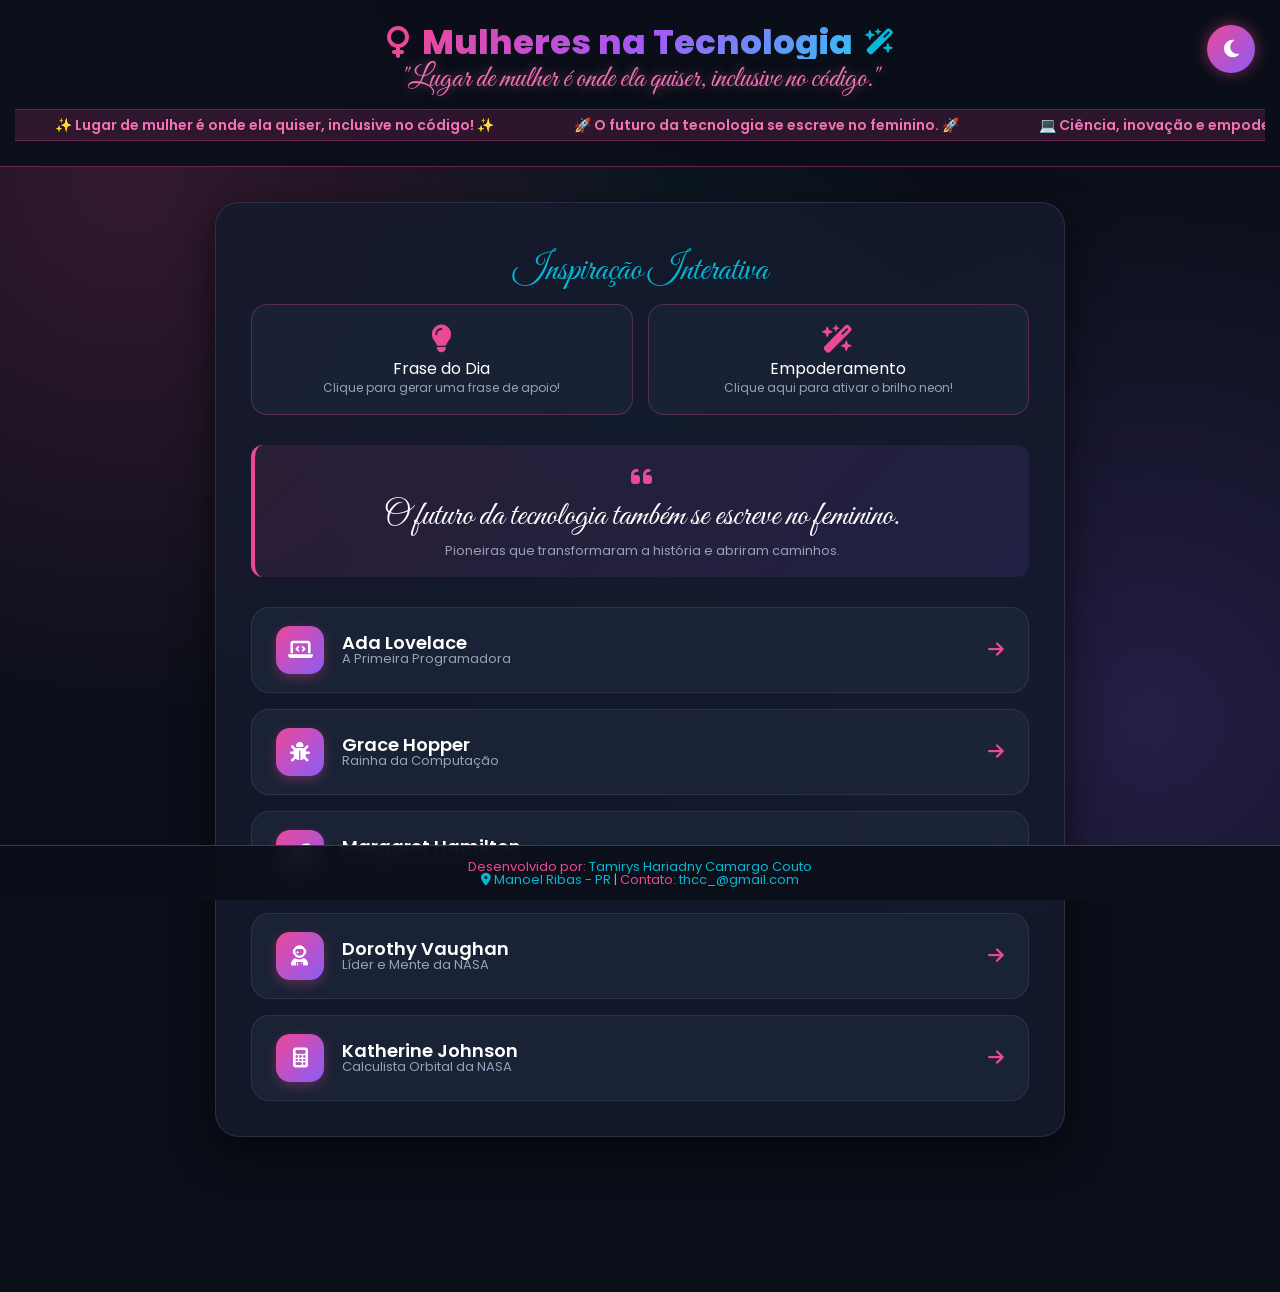
==== commit 3636dfeb: "11" ====
--- a/index.html
+++ b/index.html
@@ -102,27 +102,16 @@
                         <i class="fa-solid fa-arrow-right arrow-icon"></i>
                     </a>
                 </li>
-               
-<li>
-    <a href="katherine.html" class="nav-card">
-        <div class="icon-box"><i class="fa-solid fa-calculator"></i></div>
-        <div class="card-info">
-            <h3>Katherine Johnson</h3>
-            <p>Calculista Orbital da NASA</p>
-        </div>
-        <i class="fa-solid fa-arrow-right arrow-icon"></i>
-    </a>
-</li>
-<li>
-    <a href="hedy.html" class="nav-card">
-        <div class="icon-box"><i class="fa-solid fa-wifi"></i></div>
-        <div class="card-info">
-            <h3>Hedy Lamarr</h3>
-            <p>Pioneira do Wi-Fi e Bluetooth</p>
-        </div>
-        <i class="fa-solid fa-arrow-right arrow-icon"></i>
-    </a>
-</li>
+                <li>
+                    <a href="katherine.html" class="nav-card">
+                        <div class="icon-box"><i class="fa-solid fa-calculator"></i></div>
+                        <div class="card-info">
+                            <h3>Katherine Johnson</h3>
+                            <p>Calculista Orbital da NASA</p>
+                        </div>
+                        <i class="fa-solid fa-arrow-right arrow-icon"></i>
+                    </a>
+                </li>
             </ul>
         </nav>
     </main>
